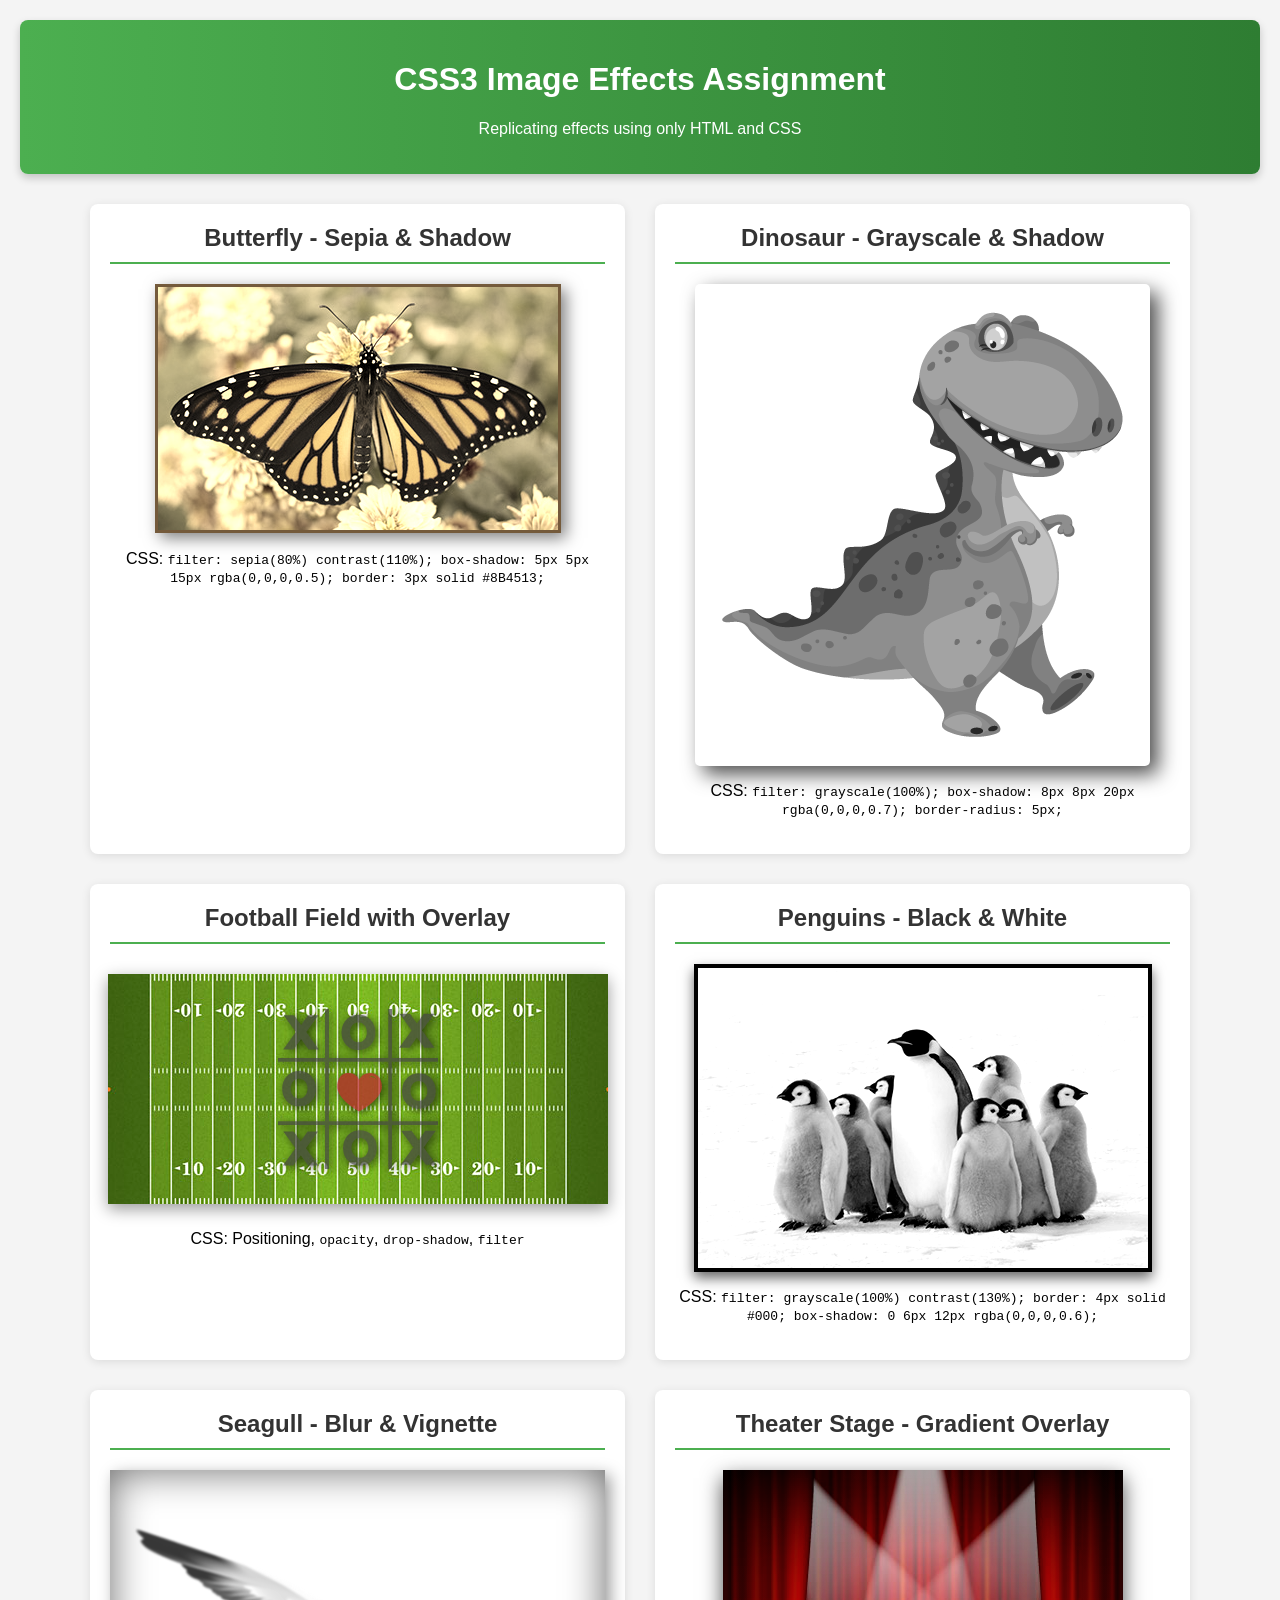
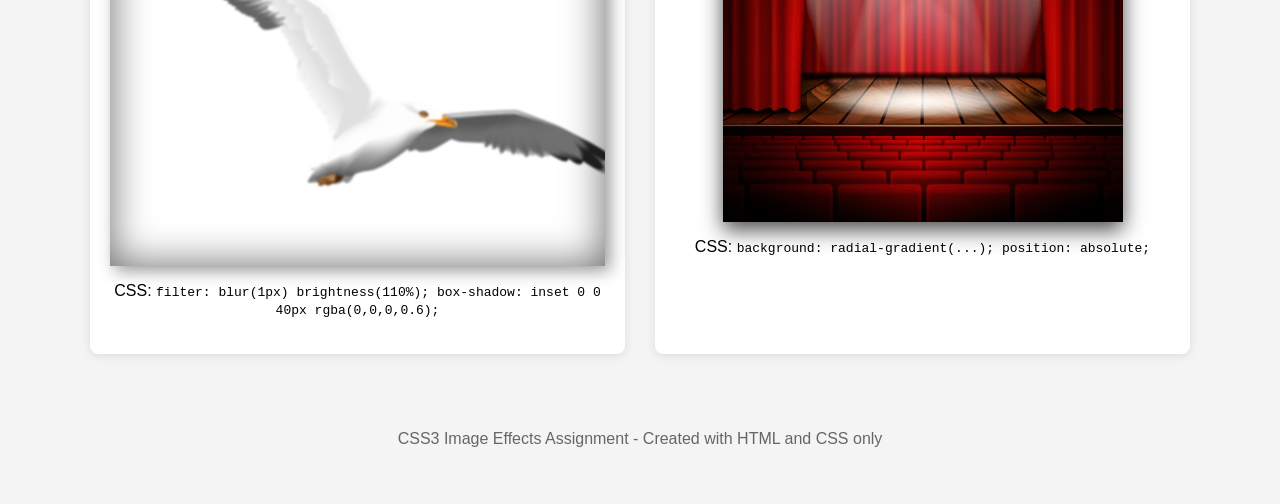
==== css-images-effects.html @ 4412908f "Add CSS3 image effects assignment" ====
<!DOCTYPE html>
<html lang="en">
<head>
    <meta charset="UTF-8">
    <meta name="viewport" content="width=device-width, initial-scale=1.0">
    <title>CSS3 Image Effects</title>
    <link rel="stylesheet" href="css-images.css">
</head>
<body>
    <header>
        <h1>CSS3 Image Effects Assignment</h1>
        <p>Replicating effects using only HTML and CSS</p>
    </header>

    <div class="container">
        <div class="grid">
            <!-- 1. Butterfly -->
            <div class="effect-card">
                <h2>Butterfly - Sepia & Shadow</h2>
                <div class="image-container">
                    <img src="css_images/img/butterfly.jpg" alt="Butterfly" class="butterfly">
                </div>
                <p>CSS: <code>filter: sepia(80%) contrast(110%); box-shadow: 5px 5px 15px rgba(0,0,0,0.5); border: 3px solid #8B4513;</code></p>
            </div>

            <!-- 2. Dinosaur -->
            <div class="effect-card">
                <h2>Dinosaur - Grayscale & Shadow</h2>
                <div class="image-container">
                    <img src="css_images/img/dinosaur.png" alt="Dinosaur" class="dinosaur">
                </div>
                <p>CSS: <code>filter: grayscale(100%); box-shadow: 8px 8px 20px rgba(0,0,0,0.7); border-radius: 5px;</code></p>
            </div>

            <!-- 3. Football Field with Tic-Tac-Toe -->
            <div class="effect-card">
                <h2>Football Field with Overlay</h2>
                <div class="image-container">
                    <div class="football-wrapper">
                        <img src="css_images/img/football_field.jpg" alt="Football Field" class="football-field">
                        <img src="css_images/img/tic-tac-toe.png" alt="Tic Tac Toe" class="tic-tac-toe-overlay">
                    </div>
                </div>
                <p>CSS: Positioning, <code>opacity</code>, <code>drop-shadow</code>, <code>filter</code></p>
            </div>

            <!-- 4. Penguins -->
            <div class="effect-card">
                <h2>Penguins - Black & White</h2>
                <div class="image-container">
                    <img src="css_images/img/penguins.jpg" alt="Penguins" class="penguins">
                </div>
                <p>CSS: <code>filter: grayscale(100%) contrast(130%); border: 4px solid #000; box-shadow: 0 6px 12px rgba(0,0,0,0.6);</code></p>
            </div>

            <!-- 5. Seagull -->
            <div class="effect-card">
                <h2>Seagull - Blur & Vignette</h2>
                <div class="image-container">
                    <div class="seagull-wrapper">
                        <img src="css_images/img/seagull.png" alt="Seagull" class="seagull">
                    </div>
                </div>
                <p>CSS: <code>filter: blur(1px) brightness(110%); box-shadow: inset 0 0 40px rgba(0,0,0,0.6);</code></p>
            </div>

            <!-- 6. Theater Stage -->
            <div class="effect-card">
                <h2>Theater Stage - Gradient Overlay</h2>
                <div class="image-container">
                    <div class="theater-wrapper">
                        <img src="css_images/img/theater_stage.jpg" alt="Theater Stage" class="theater-stage">
                        <div class="theater-overlay"></div>
                    </div>
                </div>
                <p>CSS: <code>background: radial-gradient(...); position: absolute;</code></p>
            </div>
        </div>
    </div>

    <footer>
        <p>CSS3 Image Effects Assignment - Created with HTML and CSS only</p>
    </footer>
</body>
</html>
---- css-images.css ----
/* CSS3 Image Effects Assignment Styles */

body {
    font-family: Arial, sans-serif;
    background-color: #f4f4f4;
    margin: 0;
    padding: 20px;
}

header {
    text-align: center;
    background: linear-gradient(to right, #4CAF50, #2E7D32);
    color: white;
    padding: 20px;
    border-radius: 8px;
    margin-bottom: 30px;
    box-shadow: 0 4px 8px rgba(0,0,0,0.2);
}

.container {
    max-width: 1100px;
    margin: 0 auto;
}

.grid {
    display: grid;
    grid-template-columns: repeat(auto-fit, minmax(450px, 1fr));
    gap: 30px;
}

.effect-card {
    background-color: white;
    padding: 20px;
    border-radius: 8px;
    box-shadow: 0 2px 10px rgba(0,0,0,0.1);
    text-align: center;
}

.effect-card h2 {
    color: #333;
    margin-top: 0;
    border-bottom: 2px solid #4CAF50;
    padding-bottom: 10px;
}

.image-container {
    display: flex;
    justify-content: center;
    align-items: center;
    min-height: 250px;
    margin: 15px 0;
}

/* 1. Butterfly - Sepia with drop shadow */
.butterfly {
    filter: sepia(80%) contrast(110%);
    box-shadow: 5px 5px 15px rgba(0,0,0,0.5);
    border: 3px solid #8B4513;
}

/* 2. Dinosaur - Grayscale with strong drop shadow */
.dinosaur {
    filter: grayscale(100%);
    box-shadow: 8px 8px 20px rgba(0,0,0,0.7);
    border-radius: 5px;
}

/* 3. Football Field with Tic-Tac-Toe overlay */
.football-wrapper {
    position: relative;
    display: inline-block;
    box-shadow: 0 5px 15px rgba(0,0,0,0.4);
}

.football-field {
    display: block;
    filter: saturate(120%) brightness(105%);
}

.tic-tac-toe-overlay {
    position: absolute;
    top: 50%;
    left: 50%;
    transform: translate(-50%, -50%);
    opacity: 0.7;
    filter: drop-shadow(2px 2px 4px rgba(0,0,0,0.8));
}

/* 4. Penguins - Black and white with border and shadow */
.penguins {
    filter: grayscale(100%) contrast(130%);
    border: 4px solid #000;
    box-shadow: 0 6px 12px rgba(0,0,0,0.6);
}

/* 5. Seagull - Blur with vignette effect using box-shadow */
.seagull-wrapper {
    position: relative;
    display: inline-block;
    box-shadow: inset 0 0 40px rgba(0,0,0,0.6), 5px 5px 15px rgba(0,0,0,0.4);
    overflow: hidden;
}

.seagull {
    filter: blur(1px) brightness(110%);
    display: block;
}

/* 6. Theater Stage - Gradient overlay with shadow */
.theater-wrapper {
    position: relative;
    display: inline-block;
    box-shadow: 0 8px 20px rgba(0,0,0,0.7);
}

.theater-stage {
    display: block;
    filter: contrast(110%) saturate(90%);
}

.theater-overlay {
    position: absolute;
    top: 0;
    left: 0;
    width: 100%;
    height: 100%;
    background: radial-gradient(ellipse at center, transparent 40%, rgba(0,0,0,0.6) 100%);
    pointer-events: none;
}

footer {
    text-align: center;
    margin-top: 40px;
    padding: 20px;
    color: #666;
}
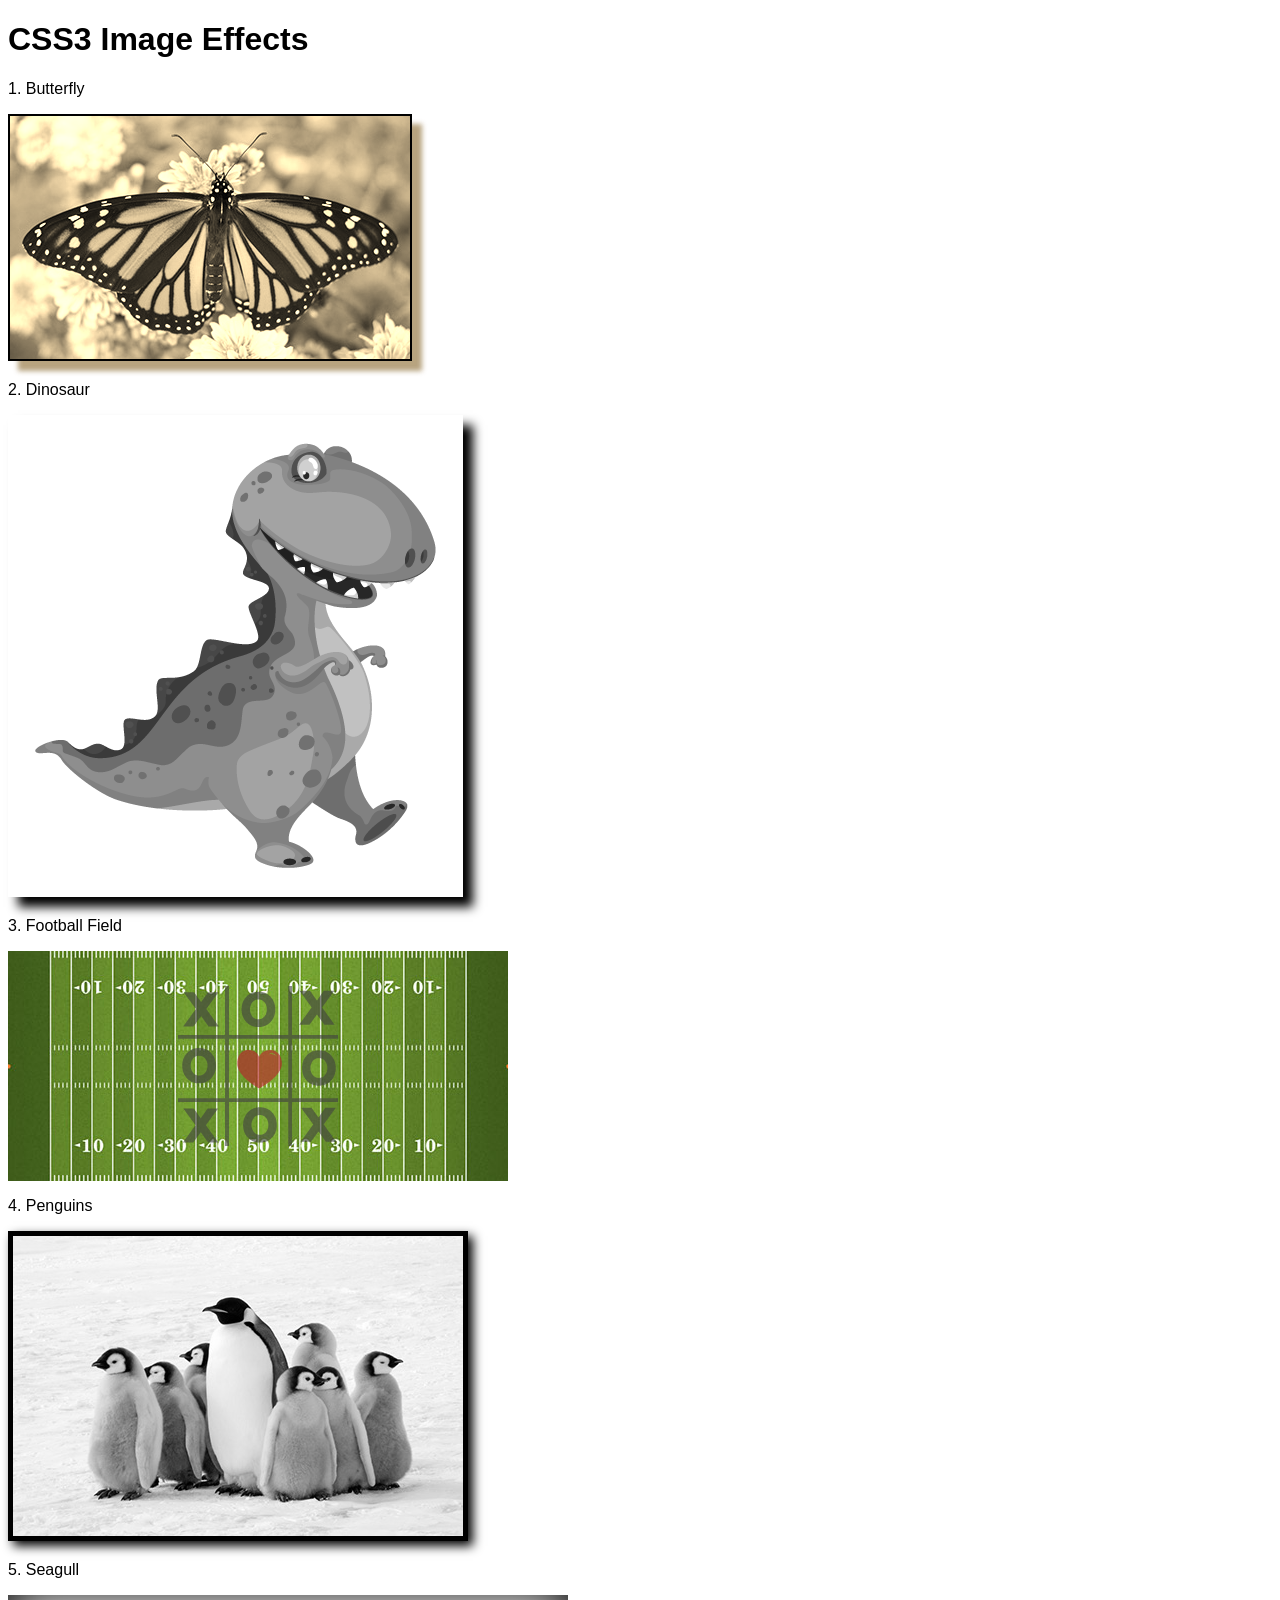
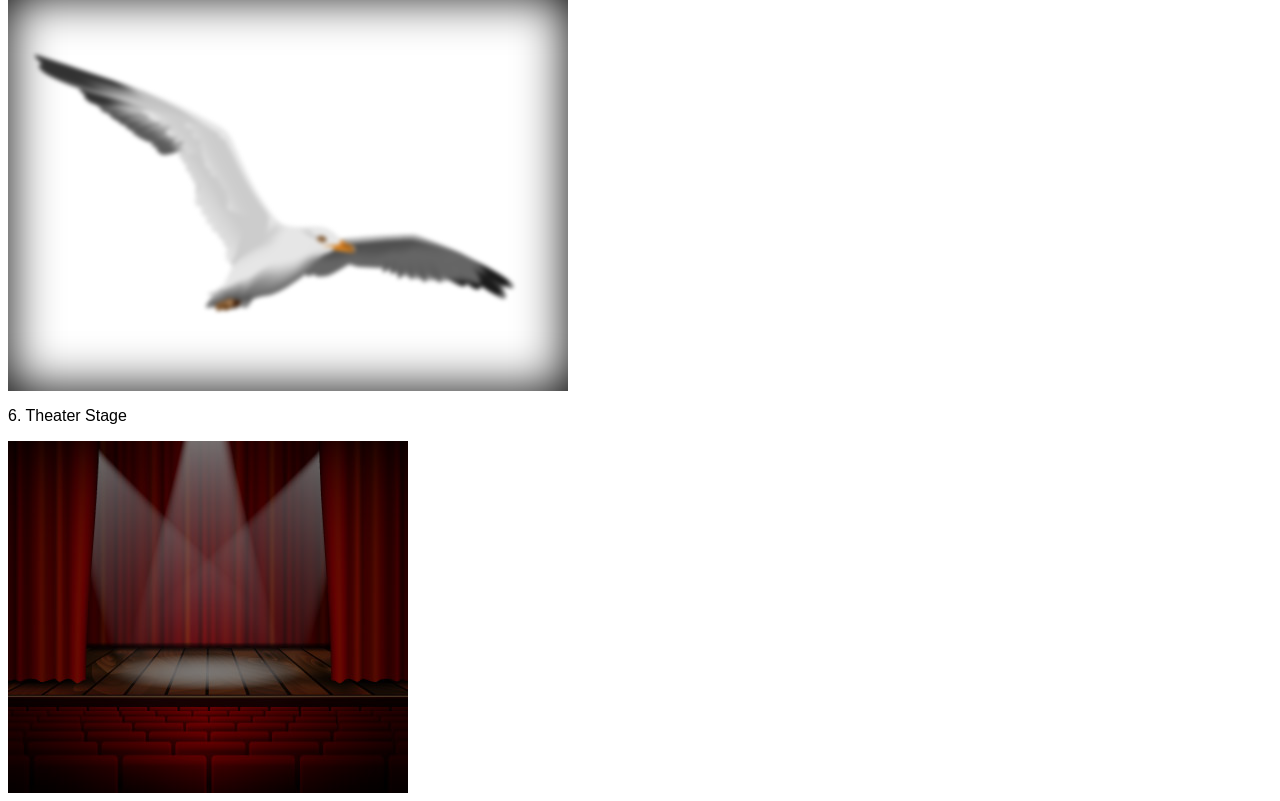
==== commit 49955ab7: "Simplify CSS image effects to basic version" ====
--- a/css-images-effects.html
+++ b/css-images-effects.html
@@ -1,85 +1,36 @@
 <!DOCTYPE html>
-<html lang="en">
+<html>
 <head>
-    <meta charset="UTF-8">
-    <meta name="viewport" content="width=device-width, initial-scale=1.0">
     <title>CSS3 Image Effects</title>
     <link rel="stylesheet" href="css-images.css">
 </head>
 <body>
-    <header>
-        <h1>CSS3 Image Effects Assignment</h1>
-        <p>Replicating effects using only HTML and CSS</p>
-    </header>
+    <h1>CSS3 Image Effects</h1>
 
-    <div class="container">
-        <div class="grid">
-            <!-- 1. Butterfly -->
-            <div class="effect-card">
-                <h2>Butterfly - Sepia & Shadow</h2>
-                <div class="image-container">
-                    <img src="css_images/img/butterfly.jpg" alt="Butterfly" class="butterfly">
-                </div>
-                <p>CSS: <code>filter: sepia(80%) contrast(110%); box-shadow: 5px 5px 15px rgba(0,0,0,0.5); border: 3px solid #8B4513;</code></p>
-            </div>
+    <p>1. Butterfly</p>
+    <img src="css_images/img/butterfly.jpg" class="butterfly">
 
-            <!-- 2. Dinosaur -->
-            <div class="effect-card">
-                <h2>Dinosaur - Grayscale & Shadow</h2>
-                <div class="image-container">
-                    <img src="css_images/img/dinosaur.png" alt="Dinosaur" class="dinosaur">
-                </div>
-                <p>CSS: <code>filter: grayscale(100%); box-shadow: 8px 8px 20px rgba(0,0,0,0.7); border-radius: 5px;</code></p>
-            </div>
+    <p>2. Dinosaur</p>
+    <img src="css_images/img/dinosaur.png" class="dino">
 
-            <!-- 3. Football Field with Tic-Tac-Toe -->
-            <div class="effect-card">
-                <h2>Football Field with Overlay</h2>
-                <div class="image-container">
-                    <div class="football-wrapper">
-                        <img src="css_images/img/football_field.jpg" alt="Football Field" class="football-field">
-                        <img src="css_images/img/tic-tac-toe.png" alt="Tic Tac Toe" class="tic-tac-toe-overlay">
-                    </div>
-                </div>
-                <p>CSS: Positioning, <code>opacity</code>, <code>drop-shadow</code>, <code>filter</code></p>
-            </div>
-
-            <!-- 4. Penguins -->
-            <div class="effect-card">
-                <h2>Penguins - Black & White</h2>
-                <div class="image-container">
-                    <img src="css_images/img/penguins.jpg" alt="Penguins" class="penguins">
-                </div>
-                <p>CSS: <code>filter: grayscale(100%) contrast(130%); border: 4px solid #000; box-shadow: 0 6px 12px rgba(0,0,0,0.6);</code></p>
-            </div>
-
-            <!-- 5. Seagull -->
-            <div class="effect-card">
-                <h2>Seagull - Blur & Vignette</h2>
-                <div class="image-container">
-                    <div class="seagull-wrapper">
-                        <img src="css_images/img/seagull.png" alt="Seagull" class="seagull">
-                    </div>
-                </div>
-                <p>CSS: <code>filter: blur(1px) brightness(110%); box-shadow: inset 0 0 40px rgba(0,0,0,0.6);</code></p>
-            </div>
-
-            <!-- 6. Theater Stage -->
-            <div class="effect-card">
-                <h2>Theater Stage - Gradient Overlay</h2>
-                <div class="image-container">
-                    <div class="theater-wrapper">
-                        <img src="css_images/img/theater_stage.jpg" alt="Theater Stage" class="theater-stage">
-                        <div class="theater-overlay"></div>
-                    </div>
-                </div>
-                <p>CSS: <code>background: radial-gradient(...); position: absolute;</code></p>
-            </div>
-        </div>
+    <p>3. Football Field</p>
+    <div class="field">
+        <img src="css_images/img/football_field.jpg" class="fieldimg">
+        <img src="css_images/img/tic-tac-toe.png" class="tic">
     </div>
 
-    <footer>
-        <p>CSS3 Image Effects Assignment - Created with HTML and CSS only</p>
-    </footer>
+    <p>4. Penguins</p>
+    <img src="css_images/img/penguins.jpg" class="penguins">
+
+    <p>5. Seagull</p>
+    <div class="seagullbox">
+        <img src="css_images/img/seagull.png" class="seagull">
+    </div>
+
+    <p>6. Theater Stage</p>
+    <div class="theater">
+        <img src="css_images/img/theater_stage.jpg" class="stage">
+        <div class="shade"></div>
+    </div>
 </body>
 </html>
--- a/css-images.css
+++ b/css-images.css
@@ -1,136 +1,69 @@
-/* CSS3 Image Effects Assignment Styles */
-
 body {
-    font-family: Arial, sans-serif;
-    background-color: #f4f4f4;
-    margin: 0;
-    padding: 20px;
+    font-family: Arial;
+    background-color: #fff;
 }
 
-header {
-    text-align: center;
-    background: linear-gradient(to right, #4CAF50, #2E7D32);
-    color: white;
-    padding: 20px;
-    border-radius: 8px;
-    margin-bottom: 30px;
-    box-shadow: 0 4px 8px rgba(0,0,0,0.2);
+.butterfly {
+    filter: sepia(100%);
+    box-shadow: 10px 10px 5px #888;
+    border: 2px solid #000;
 }
 
-.container {
-    max-width: 1100px;
-    margin: 0 auto;
+.dino {
+    filter: grayscale(100%);
+    box-shadow: 10px 10px 10px #000;
 }
 
-.grid {
-    display: grid;
-    grid-template-columns: repeat(auto-fit, minmax(450px, 1fr));
-    gap: 30px;
+.field {
+    position: relative;
+    width: 500px;
 }
 
-.effect-card {
-    background-color: white;
-    padding: 20px;
-    border-radius: 8px;
-    box-shadow: 0 2px 10px rgba(0,0,0,0.1);
-    text-align: center;
+.fieldimg {
+    width: 500px;
+    display: block;
 }
 
-.effect-card h2 {
-    color: #333;
-    margin-top: 0;
-    border-bottom: 2px solid #4CAF50;
-    padding-bottom: 10px;
-}
-
-.image-container {
-    display: flex;
-    justify-content: center;
-    align-items: center;
-    min-height: 250px;
-    margin: 15px 0;
-}
-
-/* 1. Butterfly - Sepia with drop shadow */
-.butterfly {
-    filter: sepia(80%) contrast(110%);
-    box-shadow: 5px 5px 15px rgba(0,0,0,0.5);
-    border: 3px solid #8B4513;
-}
-
-/* 2. Dinosaur - Grayscale with strong drop shadow */
-.dinosaur {
-    filter: grayscale(100%);
-    box-shadow: 8px 8px 20px rgba(0,0,0,0.7);
-    border-radius: 5px;
-}
-
-/* 3. Football Field with Tic-Tac-Toe overlay */
-.football-wrapper {
-    position: relative;
-    display: inline-block;
-    box-shadow: 0 5px 15px rgba(0,0,0,0.4);
-}
-
-.football-field {
-    display: block;
-    filter: saturate(120%) brightness(105%);
-}
-
-.tic-tac-toe-overlay {
+.tic {
     position: absolute;
     top: 50%;
     left: 50%;
-    transform: translate(-50%, -50%);
-    opacity: 0.7;
-    filter: drop-shadow(2px 2px 4px rgba(0,0,0,0.8));
+    margin-top: -80px;
+    margin-left: -80px;
+    opacity: 0.6;
 }
 
-/* 4. Penguins - Black and white with border and shadow */
 .penguins {
-    filter: grayscale(100%) contrast(130%);
-    border: 4px solid #000;
-    box-shadow: 0 6px 12px rgba(0,0,0,0.6);
+    filter: grayscale(100%);
+    border: 5px solid #000;
+    box-shadow: 5px 5px 10px #000;
 }
 
-/* 5. Seagull - Blur with vignette effect using box-shadow */
-.seagull-wrapper {
-    position: relative;
-    display: inline-block;
-    box-shadow: inset 0 0 40px rgba(0,0,0,0.6), 5px 5px 15px rgba(0,0,0,0.4);
-    overflow: hidden;
+.seagullbox {
+    width: 560px;
+    box-shadow: inset 0 0 50px #000;
 }
 
 .seagull {
-    filter: blur(1px) brightness(110%);
+    filter: blur(2px);
     display: block;
 }
 
-/* 6. Theater Stage - Gradient overlay with shadow */
-.theater-wrapper {
+.theater {
     position: relative;
-    display: inline-block;
-    box-shadow: 0 8px 20px rgba(0,0,0,0.7);
+    width: 400px;
 }
 
-.theater-stage {
+.stage {
+    width: 400px;
     display: block;
-    filter: contrast(110%) saturate(90%);
 }
 
-.theater-overlay {
+.shade {
     position: absolute;
     top: 0;
     left: 0;
-    width: 100%;
+    width: 400px;
     height: 100%;
-    background: radial-gradient(ellipse at center, transparent 40%, rgba(0,0,0,0.6) 100%);
-    pointer-events: none;
+    background: rgba(0,0,0,0.5);
 }
-
-footer {
-    text-align: center;
-    margin-top: 40px;
-    padding: 20px;
-    color: #666;
-}
